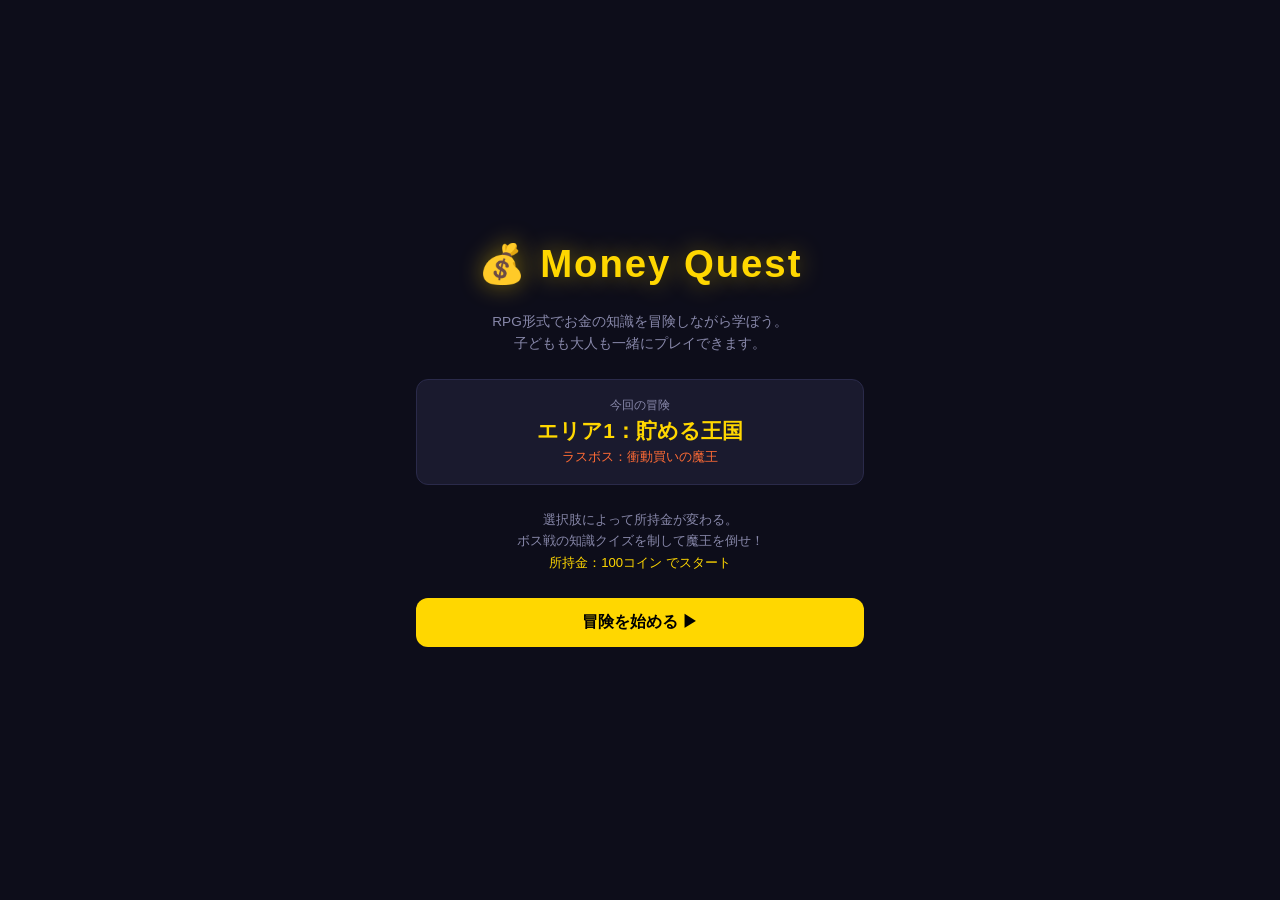
==== index.html @ e767086b "feat: Money Quest エリア1「貯める王国」MVP実装 - index.html / css / js でブラウザ完結のノベルRPGゲームを実装 - エリア1シナリオ（先取り貯蓄・複利・" ====
<!DOCTYPE html>
<html lang="ja">
<head>
  <meta charset="UTF-8">
  <meta name="viewport" content="width=device-width, initial-scale=1.0">
  <title>Money Quest｜お金の冒険で金融リテラシーを身につけよう</title>
  <meta name="description" content="RPG形式でお金の知識を学ぶゲーム。子どもも大人も一緒に冒険できます。">
  <link rel="stylesheet" href="css/style.css">
</head>
<body>
  <main id="app"></main>
  <script src="js/data/area1.js"></script>
  <script src="js/engine.js"></script>
</body>
</html>
---- css/style.css ----
:root {
  --bg: #0d0d1a;
  --surface: #1a1a2e;
  --surface2: #16213e;
  --accent: #ffd700;
  --accent2: #ff6b35;
  --text: #e8e8f0;
  --text-muted: #8888aa;
  --success: #4ade80;
  --danger: #f87171;
  --border: #2a2a4a;
  --radius: 12px;
}

* { box-sizing: border-box; margin: 0; padding: 0; }

body {
  background: var(--bg);
  color: var(--text);
  font-family: 'Hiragino Kaku Gothic ProN', 'Hiragino Sans', 'Meiryo', sans-serif;
  min-height: 100dvh;
  display: flex;
  justify-content: center;
}

#app {
  width: 100%;
  max-width: 480px;
  min-height: 100dvh;
}

.screen {
  min-height: 100dvh;
  display: flex;
  flex-direction: column;
  padding: 20px 16px 32px;
  animation: fadeIn 0.3s ease;
}

@keyframes fadeIn {
  from { opacity: 0; transform: translateY(6px); }
  to   { opacity: 1; transform: translateY(0); }
}

/* ---- Title ---- */
.title-screen {
  align-items: center;
  justify-content: center;
  gap: 24px;
  text-align: center;
}

.game-logo {
  font-size: 2.4rem;
  font-weight: 900;
  color: var(--accent);
  letter-spacing: 0.05em;
  text-shadow: 0 0 24px rgba(255,215,0,0.45);
}

.game-tagline {
  font-size: 0.85rem;
  color: var(--text-muted);
  line-height: 1.6;
}

.area-badge {
  background: var(--surface);
  border: 1px solid var(--border);
  border-radius: var(--radius);
  padding: 18px 24px;
  width: 100%;
}

.area-badge .label { font-size: 0.72rem; color: var(--text-muted); margin-bottom: 4px; }
.area-badge .name  { font-size: 1.3rem; font-weight: 700; color: var(--accent); }
.area-badge .boss  { font-size: 0.8rem; color: var(--accent2); margin-top: 4px; }

.start-note {
  font-size: 0.82rem;
  color: var(--text-muted);
  line-height: 1.65;
}

.start-note span { color: var(--accent); }

/* ---- Story Header ---- */
.story-header {
  display: flex;
  align-items: center;
  gap: 10px;
  padding: 10px 14px;
  background: var(--surface);
  border-radius: var(--radius);
  margin-bottom: 14px;
  flex-shrink: 0;
}

.gold-display {
  font-size: 1rem;
  font-weight: 700;
  color: var(--accent);
  white-space: nowrap;
}

.progress-wrap { flex: 1; }

.progress-track {
  background: var(--surface2);
  border-radius: 99px;
  height: 6px;
  overflow: hidden;
}

.progress-fill {
  background: var(--accent);
  height: 100%;
  border-radius: 99px;
  transition: width 0.4s ease;
}

.scene-count { font-size: 0.72rem; color: var(--text-muted); white-space: nowrap; }

/* ---- Dialogue ---- */
.dialogue-box {
  background: var(--surface);
  border: 1px solid var(--border);
  border-radius: var(--radius);
  padding: 20px;
  flex: 1;
  display: flex;
  flex-direction: column;
  gap: 12px;
  margin-bottom: 14px;
}

.speaker-name {
  font-size: 0.75rem;
  font-weight: 700;
  color: var(--accent);
  letter-spacing: 0.08em;
  text-transform: uppercase;
}

.speaker-name.narrator { color: var(--text-muted); }

.dialogue-text {
  font-size: 1rem;
  line-height: 1.75;
  white-space: pre-wrap;
}

.info-box {
  background: var(--surface2);
  border-left: 3px solid var(--accent);
  border-radius: 0 8px 8px 0;
  padding: 10px 14px;
  font-size: 0.83rem;
  color: var(--accent);
  line-height: 1.55;
}

.gold-change {
  font-size: 0.9rem;
  font-weight: 700;
  text-align: center;
  padding: 8px 12px;
  border-radius: 8px;
}

.gold-change.plus  { color: var(--success); background: rgba(74,222,128,0.12); }
.gold-change.minus { color: var(--danger);  background: rgba(248,113,113,0.12); }

/* ---- Buttons ---- */
.btn {
  display: block;
  width: 100%;
  padding: 14px 16px;
  border: none;
  border-radius: var(--radius);
  font-size: 1rem;
  font-family: inherit;
  cursor: pointer;
  transition: opacity 0.15s, transform 0.1s;
  text-align: center;
  font-weight: 600;
  -webkit-tap-highlight-color: transparent;
  text-decoration: none;
}

.btn:active { transform: scale(0.97); opacity: 0.85; }

.btn-primary { background: var(--accent); color: #000; }

.btn-choice {
  background: var(--surface2);
  color: var(--text);
  border: 1px solid var(--border);
  text-align: left;
}

.btn-choice:disabled { cursor: default; }

.btn-next {
  background: var(--surface2);
  color: var(--text-muted);
  border: 1px solid var(--border);
}

.btn-ghost {
  background: transparent;
  color: var(--text-muted);
  border: 1px solid var(--border);
  font-size: 0.9rem;
}

.choices { display: flex; flex-direction: column; gap: 10px; }

/* ---- Boss ---- */
.boss-header {
  text-align: center;
  padding: 16px 0 20px;
  flex-shrink: 0;
}

.boss-name {
  font-size: 1.25rem;
  font-weight: 900;
  color: var(--danger);
  text-shadow: 0 0 16px rgba(248,113,113,0.5);
  margin-bottom: 10px;
}

.boss-hp-track {
  background: var(--surface2);
  border-radius: 99px;
  height: 10px;
  overflow: hidden;
  margin-bottom: 6px;
}

.boss-hp-fill {
  background: linear-gradient(90deg, var(--danger), #ff4444);
  height: 100%;
  border-radius: 99px;
  transition: width 0.5s ease;
}

.boss-hp-label { font-size: 0.72rem; color: var(--text-muted); }

.q-counter {
  font-size: 0.8rem;
  color: var(--text-muted);
  text-align: center;
  margin-bottom: 10px;
}

.question-box {
  background: var(--surface);
  border: 1px solid var(--border);
  border-radius: var(--radius);
  padding: 20px;
  font-size: 1rem;
  font-weight: 600;
  line-height: 1.65;
  margin-bottom: 14px;
  flex-shrink: 0;
}

.result-block {
  display: flex;
  flex-direction: column;
  gap: 10px;
  margin-bottom: 14px;
}

.choice-result {
  padding: 10px 14px;
  border-radius: 8px;
  font-size: 0.88rem;
  font-weight: 700;
  line-height: 1.5;
}

.choice-result.correct { background: rgba(74,222,128,0.12);  border-left: 3px solid var(--success); color: var(--success); }
.choice-result.wrong   { background: rgba(248,113,113,0.12); border-left: 3px solid var(--danger);  color: var(--danger); }

.explanation {
  font-size: 0.83rem;
  color: var(--text-muted);
  line-height: 1.6;
  padding: 10px 14px;
  background: var(--surface2);
  border-radius: 8px;
}

/* ---- Clear ---- */
.clear-screen {
  align-items: center;
  text-align: center;
  gap: 18px;
}

.clear-title {
  font-size: 2rem;
  font-weight: 900;
  color: var(--accent);
  text-shadow: 0 0 20px rgba(255,215,0,0.5);
}

.clear-sub { font-size: 0.85rem; color: var(--text-muted); }

.stat-card {
  background: var(--surface);
  border: 1px solid var(--border);
  border-radius: var(--radius);
  padding: 18px 20px;
  width: 100%;
}

.stat-card .label { font-size: 0.75rem; color: var(--text-muted); margin-bottom: 4px; }
.stat-card .value { font-size: 2rem; font-weight: 700; color: var(--accent); }

.knowledge-list {
  background: var(--surface);
  border-radius: var(--radius);
  padding: 16px;
  width: 100%;
  text-align: left;
}

.knowledge-list h3 { font-size: 0.78rem; color: var(--text-muted); margin-bottom: 10px; letter-spacing: 0.06em; }

.knowledge-item {
  font-size: 0.88rem;
  padding: 7px 0;
  border-bottom: 1px solid var(--border);
  line-height: 1.5;
}

.knowledge-item:last-child { border: none; }
.knowledge-item::before { content: '✓ '; color: var(--success); }

.adult-card {
  background: var(--surface);
  border: 1px solid var(--accent);
  border-radius: var(--radius);
  padding: 18px;
  width: 100%;
}

.adult-card .label { font-size: 0.75rem; color: var(--text-muted); margin-bottom: 8px; }

.adult-card a {
  color: var(--accent);
  font-weight: 700;
  font-size: 0.95rem;
  text-decoration: none;
  display: block;
}
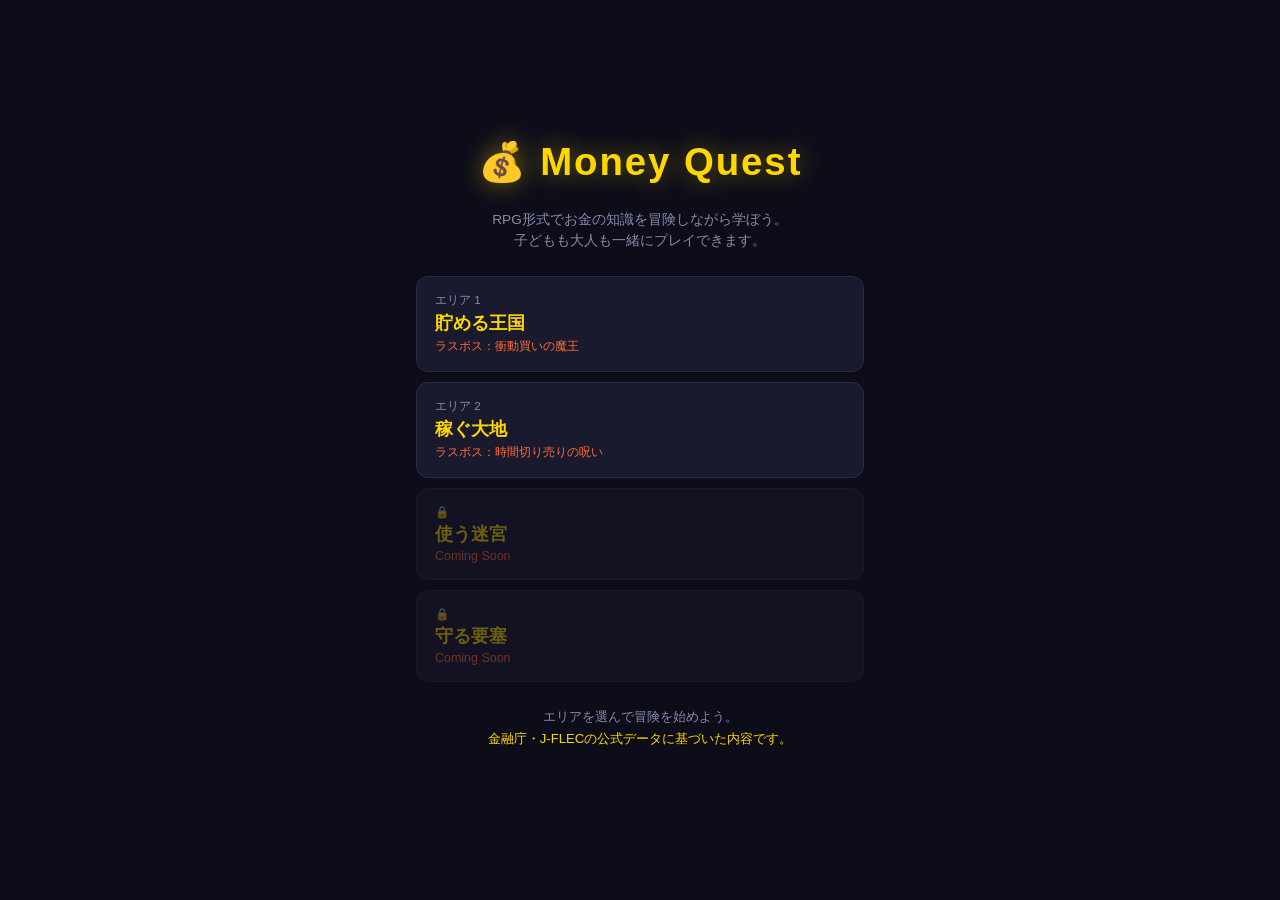
==== commit 970b18e6: "feat: エリア2「稼ぐ大地」追加・エリア選択画面を実装 - area2.js：時間切り売りの呪いをテーマに14シーン・5問クイズ   実質賃金4年連続マイナス・副業実施率42.2%等のデータを組み" ====
--- a/index.html
+++ b/index.html
@@ -10,6 +10,7 @@
 <body>
   <main id="app"></main>
   <script src="js/data/area1.js"></script>
+  <script src="js/data/area2.js"></script>
   <script src="js/engine.js"></script>
 </body>
 </html>
--- a/css/style.css
+++ b/css/style.css
@@ -42,6 +42,39 @@
   to   { opacity: 1; transform: translateY(0); }
 }
 
+/* ---- Area Select Grid ---- */
+.area-select-grid {
+  display: flex;
+  flex-direction: column;
+  gap: 10px;
+  width: 100%;
+}
+
+.area-card {
+  background: var(--surface);
+  border: 1px solid var(--border);
+  border-radius: var(--radius);
+  padding: 16px 18px;
+  text-align: left;
+  cursor: pointer;
+  width: 100%;
+  font-family: inherit;
+  transition: border-color 0.15s, background 0.15s;
+  -webkit-tap-highlight-color: transparent;
+}
+
+.area-card:active { background: var(--surface2); }
+.area-card:not(.area-card--locked):hover { border-color: var(--accent); }
+
+.area-card--locked {
+  opacity: 0.4;
+  cursor: default;
+}
+
+.area-card-num  { font-size: 0.72rem; color: var(--text-muted); margin-bottom: 3px; }
+.area-card-name { font-size: 1.1rem; font-weight: 700; color: var(--accent); margin-bottom: 3px; }
+.area-card-boss { font-size: 0.78rem; color: var(--accent2); }
+
 /* ---- Title ---- */
 .title-screen {
   align-items: center;
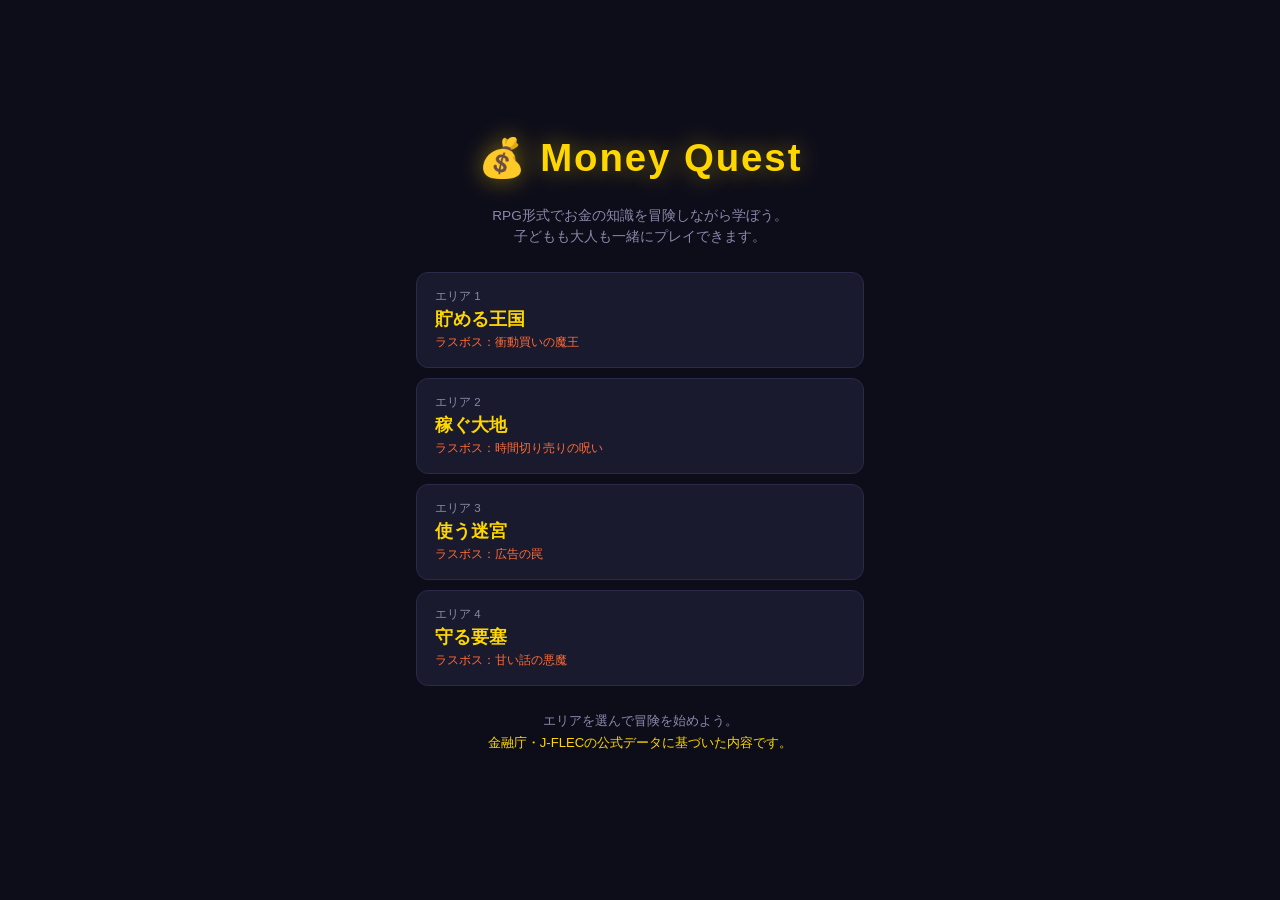
==== commit e920ac9f: "feat: エリア3・4を実装（使う迷宮・守る要塞） エリア3「使う迷宮」： - ボス：広告の罠 - テーマ：消費・投資・浪費の違い、FOMO・広告心理技術 - エビデンス：電通「日本の広告費2024" ====
--- a/index.html
+++ b/index.html
@@ -11,6 +11,8 @@
   <main id="app"></main>
   <script src="js/data/area1.js"></script>
   <script src="js/data/area2.js"></script>
+  <script src="js/data/area3.js"></script>
+  <script src="js/data/area4.js"></script>
   <script src="js/engine.js"></script>
 </body>
 </html>
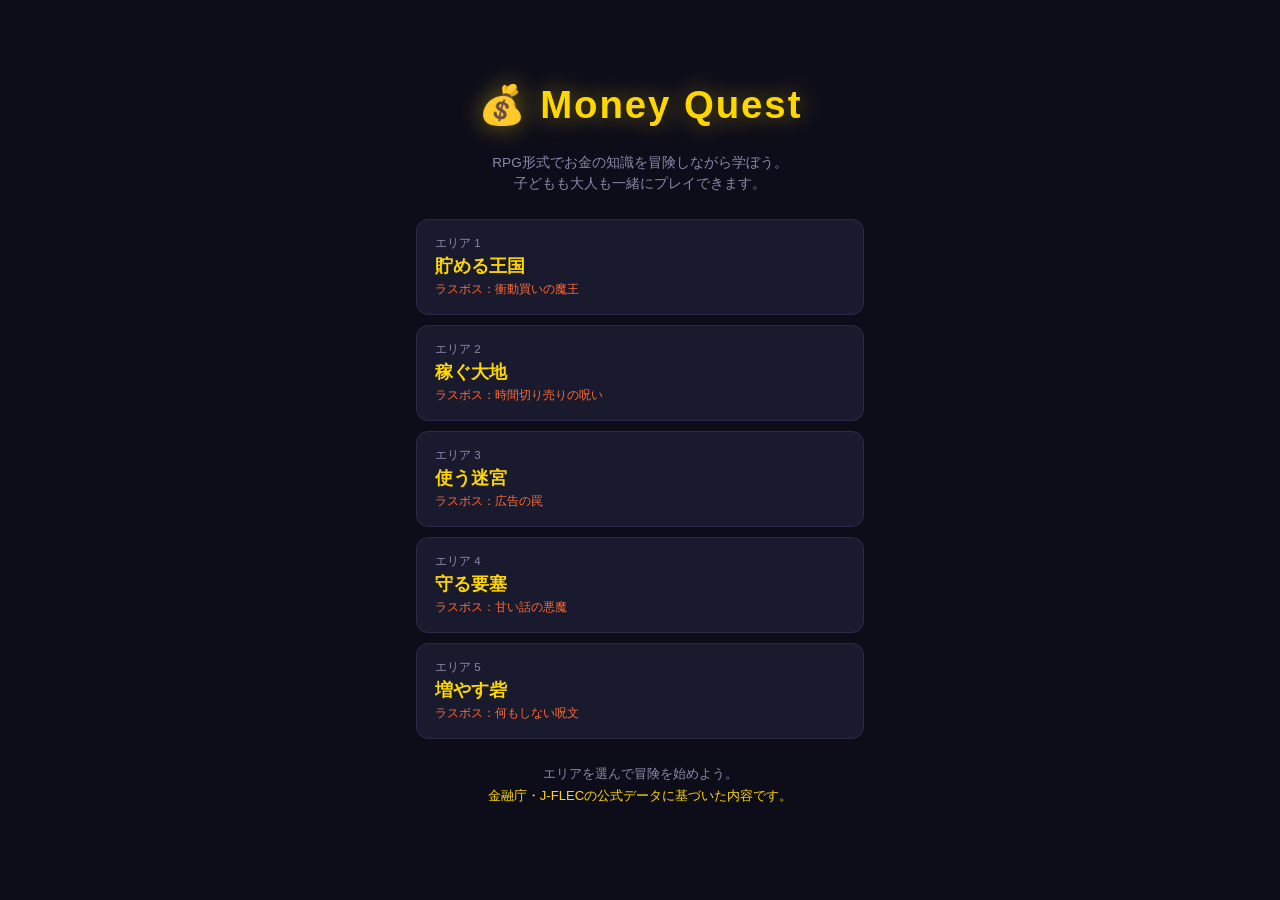
==== commit 42f73364: "feat: エリア5「増やす砦」を追加 両学長「お金の大学」の5つの力（貯める・稼ぐ・増やす・守る・使う）に 合わせて5エリア構成に。  エリア5「増やす砦」： - ボス：何もしない呪文 - テーマ：" ====
--- a/index.html
+++ b/index.html
@@ -13,6 +13,7 @@
   <script src="js/data/area2.js"></script>
   <script src="js/data/area3.js"></script>
   <script src="js/data/area4.js"></script>
+  <script src="js/data/area5.js"></script>
   <script src="js/engine.js"></script>
 </body>
 </html>
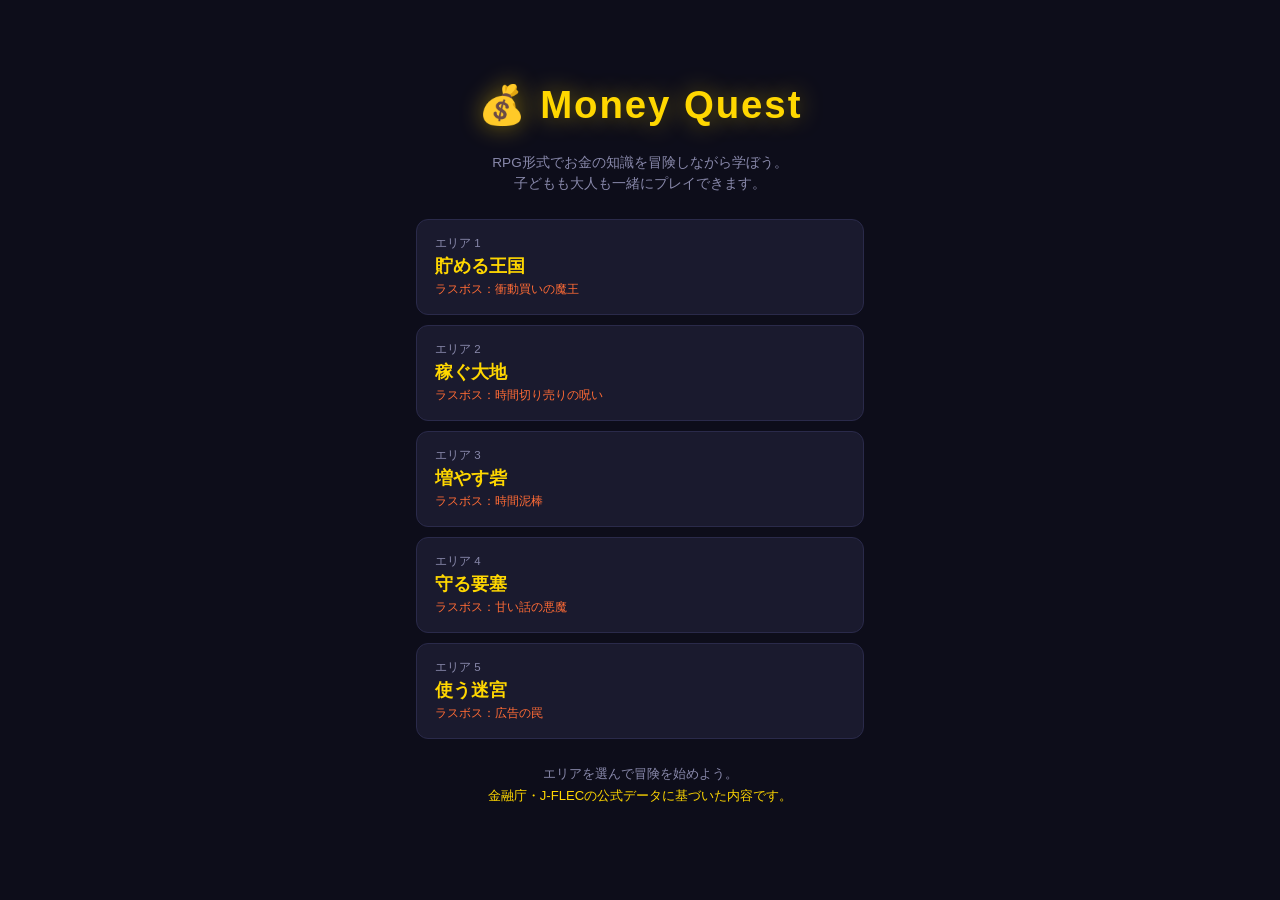
==== commit f360f5ef: "Cloudflare Web Analyticsのビーコンを追加 Co-Authored-By: Claude Opus 5.5 <noreply@anthropic.com> Claude-Sess" ====
--- a/index.html
+++ b/index.html
@@ -15,5 +15,6 @@
   <script src="js/data/area4.js"></script>
   <script src="js/data/area5.js"></script>
   <script src="js/engine.js"></script>
+  <!-- Cloudflare Web Analytics --><script type='module' src='https://static.cloudflareinsights.com/beacon.min.js' data-cf-beacon='{"token": "0076693f7971437380e34e2eecd9d37e"}'></script><!-- End Cloudflare Web Analytics -->
 </body>
 </html>
--- a/css/style.css
+++ b/css/style.css
@@ -374,7 +374,7 @@
 .knowledge-item:last-child { border: none; }
 .knowledge-item::before { content: '✓ '; color: var(--success); }
 
-.adult-card {
+.maker-card {
   background: var(--surface);
   border: 1px solid var(--accent);
   border-radius: var(--radius);
@@ -382,9 +382,11 @@
   width: 100%;
 }
 
-.adult-card .label { font-size: 0.75rem; color: var(--text-muted); margin-bottom: 8px; }
-
-.adult-card a {
+.maker-card .label { font-size: 0.75rem; color: var(--text-muted); margin-bottom: 8px; }
+
+.maker-card p { font-size: 0.9rem; line-height: 1.6; margin: 0 0 10px; }
+
+.maker-card a {
   color: var(--accent);
   font-weight: 700;
   font-size: 0.95rem;
